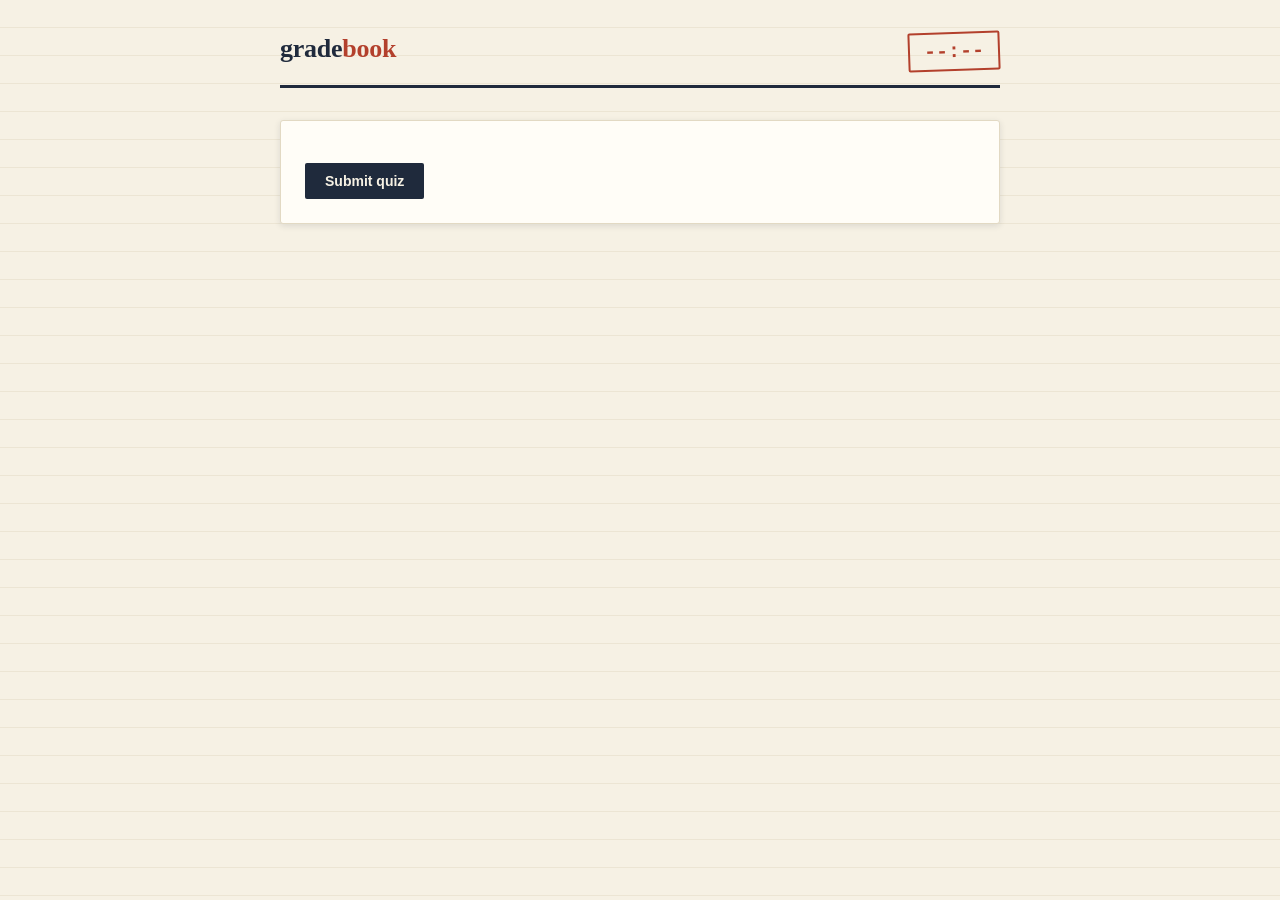
==== frontend1/frontend/quiz.html @ 627a0388 "connection stablish" ====
<!DOCTYPE html>
<html lang="en">
<head>
<meta charset="UTF-8">
<meta name="viewport" content="width=device-width, initial-scale=1.0">
<title>Gradebook &mdash; Quiz in progress</title>
<link rel="stylesheet" href="style.css">
</head>
<body>
<div class="wrap">
  <header class="app-header">
    <div class="brand">grade<span>book</span></div>
    <div id="timerDisplay" class="timer-stamp">--:--</div>
  </header>

  <div id="alertBox"></div>

  <form id="quizForm" class="card">
    <div id="questionsContainer"></div>
    <button type="submit" id="submitBtn">Submit quiz</button>
  </form>
</div>

<script src="js/api.js"></script>
<script>
  Auth.requireLogin();

  const attemptData = JSON.parse(sessionStorage.getItem('current_attempt') || 'null');
  if (!attemptData) {
    window.location.href = 'dashboard.html';
  }

  const questionsContainer = document.getElementById('questionsContainer');
  const timerDisplay = document.getElementById('timerDisplay');
  const quizForm = document.getElementById('quizForm');
  const submitBtn = document.getElementById('submitBtn');

  let timerInterval = null;
  let submitted = false;

  function renderQuestions(questions) {
    questionsContainer.innerHTML = questions.map((q, idx) => `
      <div class="question-block">
        <div class="question-number">Question ${idx + 1} of ${questions.length}</div>
        <h3>${escapeHtml(q.questionText)}</h3>
        <div class="options-list">
          ${['A', 'B', 'C', 'D'].map(letter => {
            const optionText = q['option' + letter];
            return `
              <label class="option-row">
                <input type="radio" name="q_${q.id}" value="${letter}">
                <span>${letter}. ${escapeHtml(optionText)}</span>
              </label>
            `;
          }).join('')}
        </div>
      </div>
    `).join('');
  }

  function collectAnswers(questions) {
    return questions.map(q => {
      const selected = quizForm.querySelector(`input[name="q_${q.id}"]:checked`);
      return { questionId: q.id, selectedOption: selected ? selected.value : null };
    });
  }

  // Client-side timer drives the UI and triggers auto-submit, but the server
  // independently checks elapsed wall-clock time against the quiz duration
  // when the attempt is submitted -- so tampering with this countdown in
  // devtools doesn't actually buy extra time.
  function startTimer(durationMinutes, startedAt) {
    const startMs = new Date(startedAt).getTime();
    const endMs = startMs + durationMinutes * 60 * 1000;

    function tick() {
      const remainingMs = endMs - Date.now();
      if (remainingMs <= 0) {
        timerDisplay.textContent = '00:00';
        clearInterval(timerInterval);
        submitQuiz(true);
        return;
      }
      const totalSeconds = Math.floor(remainingMs / 1000);
      const mins = Math.floor(totalSeconds / 60);
      const secs = totalSeconds % 60;
      timerDisplay.textContent = `${String(mins).padStart(2, '0')}:${String(secs).padStart(2, '0')}`;
      if (totalSeconds <= 30) {
        timerDisplay.classList.add('warning');
      }
    }

    tick();
    timerInterval = setInterval(tick, 1000);
  }

  async function submitQuiz(auto = false) {
    if (submitted) return;
    submitted = true;
    clearInterval(timerInterval);
    submitBtn.disabled = true;
    submitBtn.textContent = auto ? 'Time up — submitting...' : 'Submitting...';

    const answers = collectAnswers(attemptData.questions);

    try {
      const result = await apiCall(`/attempts/${attemptData.attemptId}/submit`, {
        method: 'POST',
        body: { answers }
      });
      sessionStorage.setItem('last_result', JSON.stringify(result));
      sessionStorage.removeItem('current_attempt');
      window.location.href = 'result.html';
    } catch (err) {
      submitted = false;
      submitBtn.disabled = false;
      submitBtn.textContent = 'Submit quiz';
      showAlert('alertBox', err.message);
    }
  }

  quizForm.addEventListener('submit', (e) => {
    e.preventDefault();
    submitQuiz(false);
  });

  renderQuestions(attemptData.questions);
  startTimer(attemptData.durationMinutes, attemptData.startedAt);
</script>
</body>
</html>
---- frontend1/frontend/style.css ----
/* ---------------------------------------------------------------------
   Theme: "gradebook" — cream index-card paper, ink-navy ink, a single
   red-pencil accent reserved for scores and correctness marks (the one
   place a grader's red pen actually shows up).
--------------------------------------------------------------------- */

:root {
  --paper: #f6f1e4;
  --paper-line: #e2d9c3;
  --ink: #1f2a3c;
  --ink-soft: #4a5468;
  --red-pencil: #b3402c;
  --green-check: #2f6b4f;
  --card: #fffdf7;
  --shadow: rgba(31, 42, 60, 0.12);

  --font-display: Georgia, 'Iowan Old Style', 'Times New Roman', serif;
  --font-body: -apple-system, BlinkMacSystemFont, 'Segoe UI', sans-serif;
  --font-mono: 'SFMono-Regular', Consolas, 'Liberation Mono', Menlo, monospace;
}

* { box-sizing: border-box; }

html, body {
  margin: 0;
  padding: 0;
  background: var(--paper);
  background-image:
    repeating-linear-gradient(
      var(--paper) 0px, var(--paper) 27px,
      var(--paper-line) 28px
    );
  color: var(--ink);
  font-family: var(--font-body);
  min-height: 100vh;
}

a { color: inherit; }

.wrap {
  max-width: 760px;
  margin: 0 auto;
  padding: 32px 20px 80px;
}

/* Header */
.app-header {
  display: flex;
  align-items: baseline;
  justify-content: space-between;
  border-bottom: 3px solid var(--ink);
  padding-bottom: 14px;
  margin-bottom: 32px;
}

.app-header .brand {
  font-family: var(--font-display);
  font-size: 26px;
  font-weight: 700;
  letter-spacing: -0.01em;
}

.app-header .brand span {
  color: var(--red-pencil);
}

.app-header nav {
  display: flex;
  align-items: center;
  gap: 16px;
  font-size: 14px;
  color: var(--ink-soft);
}

.app-header nav a, .app-header nav button.linklike {
  text-decoration: none;
  border-bottom: 1px dashed var(--ink-soft);
  padding-bottom: 1px;
  cursor: pointer;
  background: none;
  border-top: none;
  border-left: none;
  border-right: none;
  font-family: var(--font-body);
  font-size: 14px;
  color: var(--ink-soft);
}

.app-header nav a:hover, .app-header nav button.linklike:hover {
  color: var(--ink);
}

/* Cards */
.card {
  background: var(--card);
  border: 1px solid var(--paper-line);
  border-radius: 3px;
  box-shadow: 0 2px 6px var(--shadow);
  padding: 24px;
  margin-bottom: 20px;
  position: relative;
}

.card + .card { margin-top: 20px; }

h1, h2, h3 {
  font-family: var(--font-display);
  margin-top: 0;
}

h1 { font-size: 28px; }
h2 { font-size: 20px; }
h3 { font-size: 16px; }

p.muted, .muted {
  color: var(--ink-soft);
  font-size: 14px;
}

/* Forms */
label {
  display: block;
  font-size: 13px;
  color: var(--ink-soft);
  margin-bottom: 4px;
  margin-top: 14px;
}

input[type="text"], input[type="email"], input[type="password"], input[type="number"], textarea {
  width: 100%;
  padding: 10px 12px;
  border: 1px solid var(--paper-line);
  border-radius: 2px;
  background: var(--paper);
  font-family: var(--font-body);
  font-size: 15px;
  color: var(--ink);
}

textarea { resize: vertical; min-height: 70px; }

input:focus, textarea:focus, button:focus {
  outline: 2px solid var(--ink);
  outline-offset: 1px;
}

button, .btn {
  display: inline-block;
  margin-top: 18px;
  padding: 10px 20px;
  background: var(--ink);
  color: var(--paper);
  border: none;
  border-radius: 2px;
  font-family: var(--font-body);
  font-size: 14px;
  font-weight: 600;
  cursor: pointer;
  text-decoration: none;
}

button:hover, .btn:hover { background: #14202f; }

button.secondary {
  background: transparent;
  color: var(--ink);
  border: 1px solid var(--ink);
}

button.secondary:hover { background: var(--paper-line); }

button:disabled {
  opacity: 0.5;
  cursor: not-allowed;
}

/* Quiz list */
.quiz-item {
  display: flex;
  justify-content: space-between;
  align-items: center;
  padding: 16px 0;
  border-bottom: 1px dashed var(--paper-line);
}

.quiz-item:last-child { border-bottom: none; }

.quiz-item .meta {
  font-family: var(--font-mono);
  font-size: 12px;
  color: var(--ink-soft);
  margin-top: 4px;
}

/* Timer badge — the "stamp" */
.timer-stamp {
  font-family: var(--font-mono);
  font-size: 20px;
  font-weight: 700;
  border: 2px solid var(--red-pencil);
  color: var(--red-pencil);
  padding: 6px 14px;
  border-radius: 2px;
  transform: rotate(-2deg);
  display: inline-block;
}

.timer-stamp.warning {
  animation: pulse 1s infinite;
}

@keyframes pulse {
  0%, 100% { opacity: 1; }
  50% { opacity: 0.4; }
}

/* Question block */
.question-block {
  padding: 20px 0;
  border-bottom: 1px dashed var(--paper-line);
}

.question-block:last-child { border-bottom: none; }

.question-number {
  font-family: var(--font-mono);
  color: var(--red-pencil);
  font-size: 13px;
}

.options-list { margin-top: 10px; }

.option-row {
  display: flex;
  align-items: center;
  gap: 10px;
  padding: 8px 10px;
  border-radius: 2px;
  cursor: pointer;
}

.option-row:hover { background: var(--paper); }

.option-row input { width: auto; }

.option-row.correct {
  background: rgba(47, 107, 79, 0.1);
  color: var(--green-check);
}

.option-row.incorrect {
  background: rgba(179, 64, 44, 0.1);
  color: var(--red-pencil);
}

/* Score display */
.score-banner {
  text-align: center;
  padding: 30px 0;
}

.score-banner .big-score {
  font-family: var(--font-mono);
  font-size: 56px;
  font-weight: 700;
  color: var(--red-pencil);
  line-height: 1;
}

.score-banner .of {
  color: var(--ink-soft);
  font-size: 16px;
  margin-top: 6px;
}

/* Alerts */
.alert {
  padding: 12px 14px;
  border-radius: 2px;
  font-size: 14px;
  margin-top: 14px;
}

.alert.error {
  background: rgba(179, 64, 44, 0.1);
  color: var(--red-pencil);
  border: 1px solid rgba(179, 64, 44, 0.3);
}

.alert.success {
  background: rgba(47, 107, 79, 0.1);
  color: var(--green-check);
  border: 1px solid rgba(47, 107, 79, 0.3);
}

table {
  width: 100%;
  border-collapse: collapse;
  font-size: 14px;
  margin-top: 12px;
}

th, td {
  text-align: left;
  padding: 8px 10px;
  border-bottom: 1px solid var(--paper-line);
}

th {
  font-family: var(--font-mono);
  font-size: 12px;
  color: var(--ink-soft);
  text-transform: uppercase;
  letter-spacing: 0.04em;
}

.empty-state {
  text-align: center;
  padding: 40px 20px;
  color: var(--ink-soft);
}
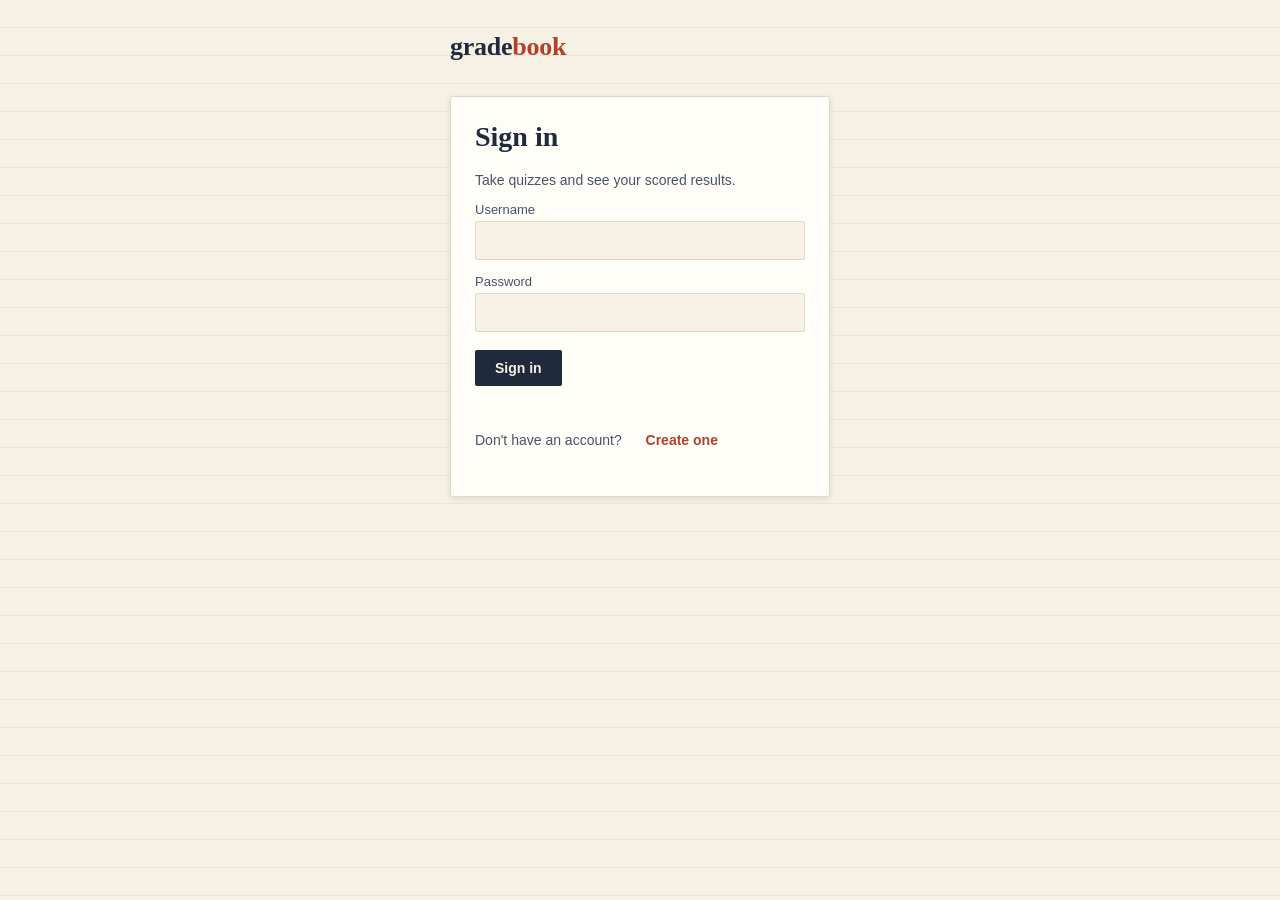
==== commit 01af8a45: "change in frontend" ====
--- a/frontend1/frontend/quiz.html
+++ b/frontend1/frontend/quiz.html
@@ -21,7 +21,7 @@
   </form>
 </div>
 
-<script src="js/api.js"></script>
+<script src="api.js"></script>
 <script>
   Auth.requireLogin();
 
